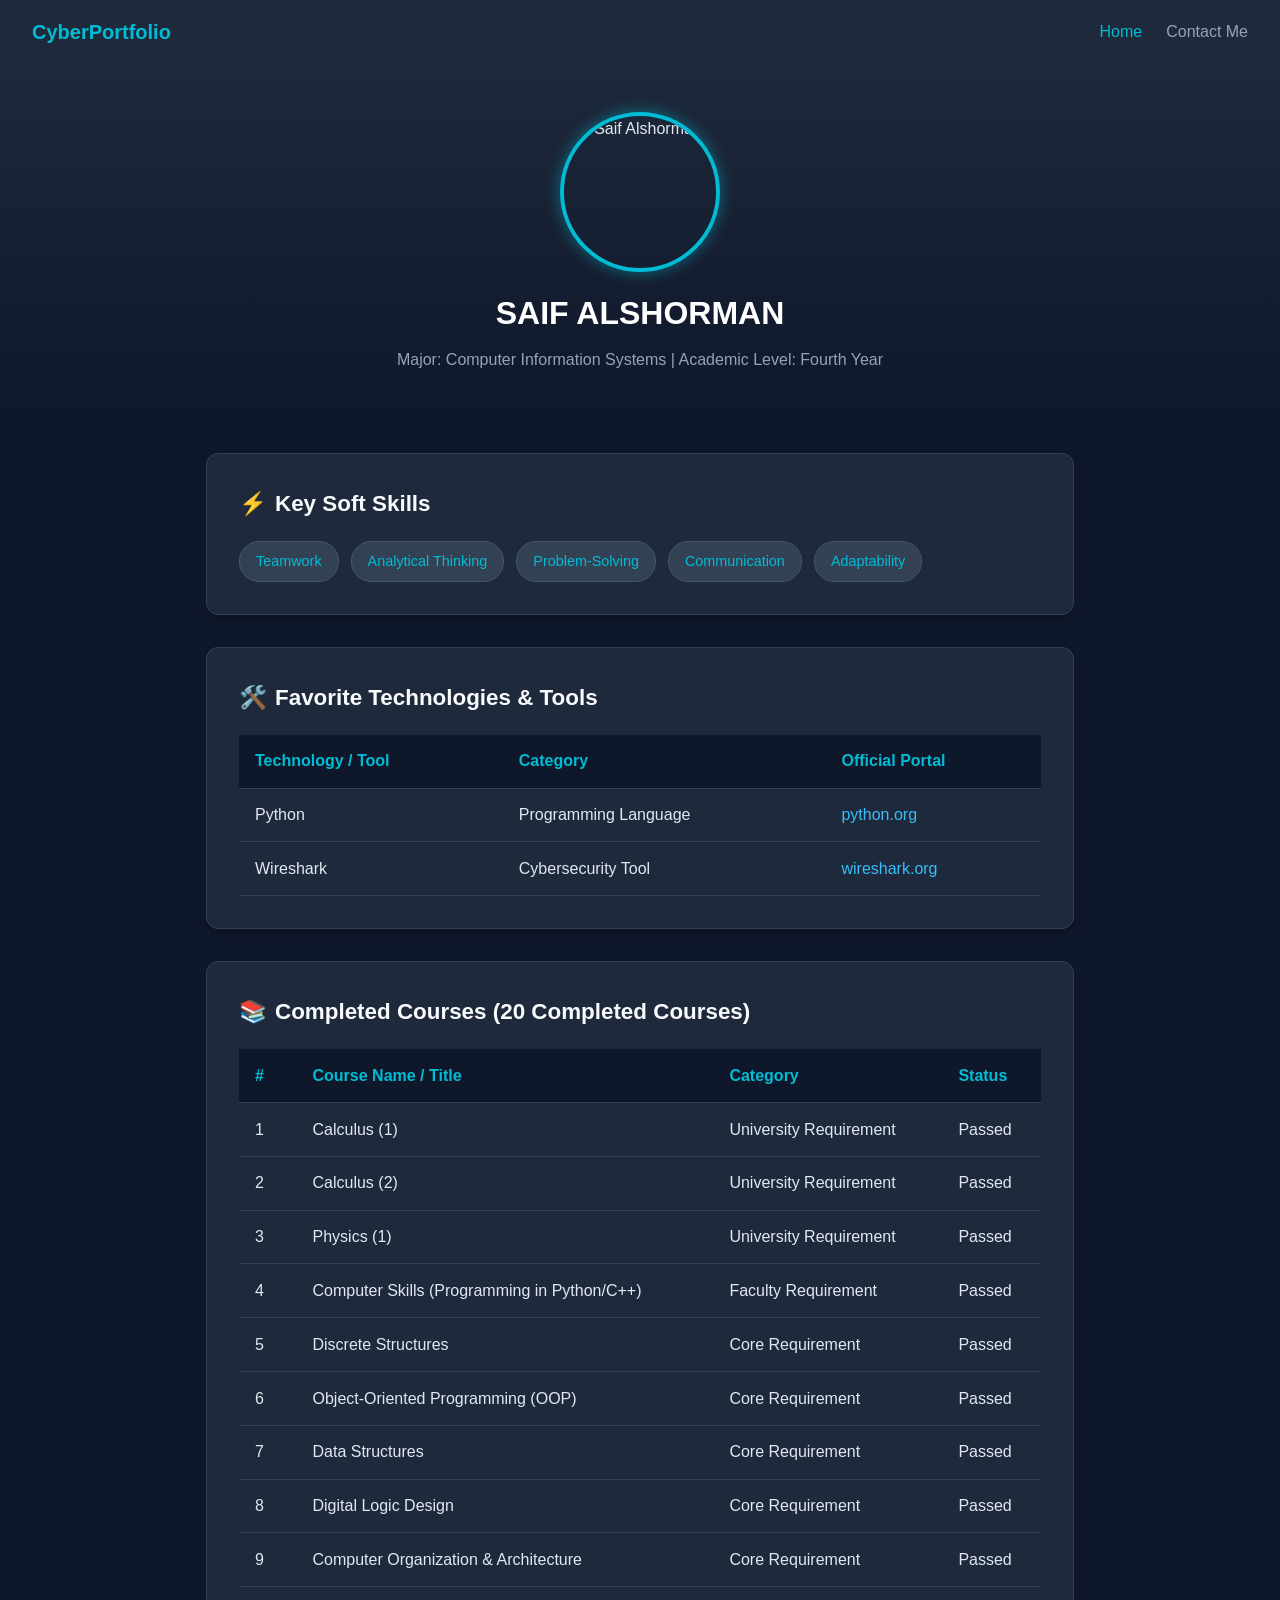
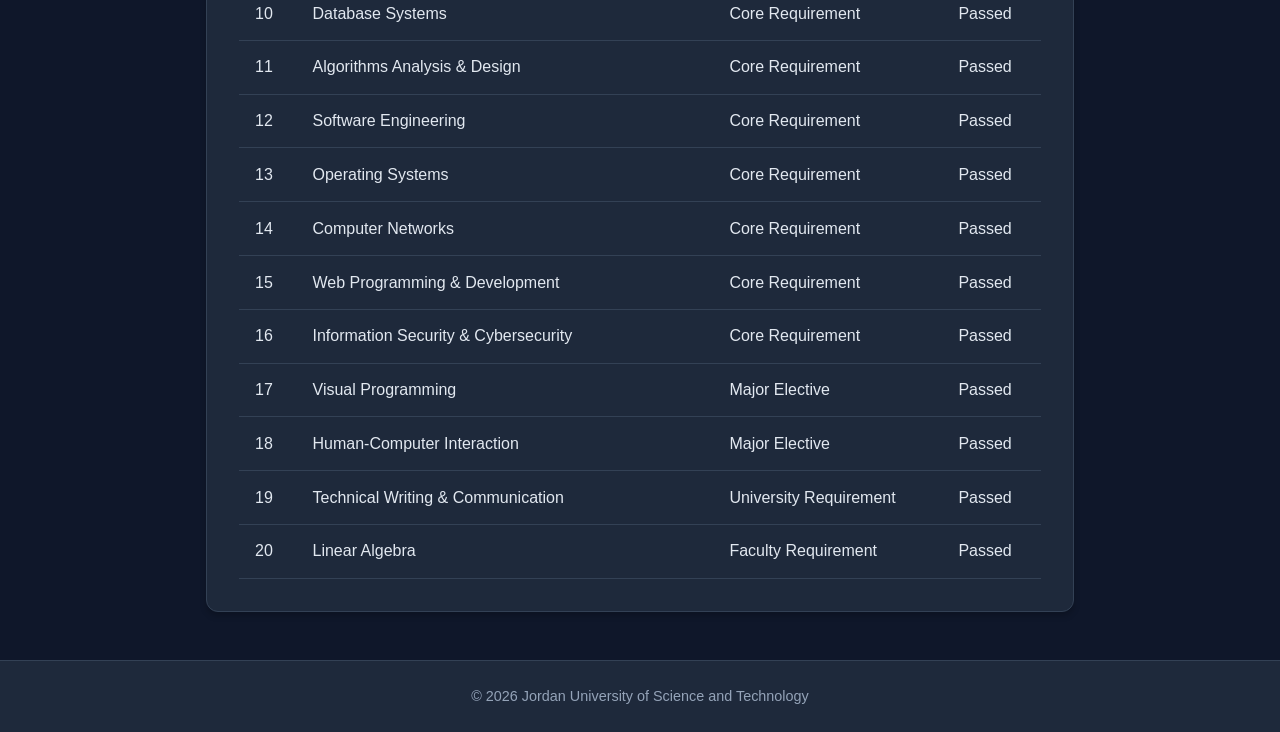
==== index.html @ f981e60c "Add files via upload" ====
<!DOCTYPE html>
<html lang="en">
<head>
    <meta charset="UTF-8">
    <meta name="viewport" content="width=device-width, initial-scale=1.0">
    <title>SID: 158376 - SAIF ALSHORMAN</title>
    <link rel="stylesheet" href="style.css">
</head>
<body>

    <!-- شريط التنقل الاحترافي -->
    <nav class="navbar">
        <div class="nav-brand">CyberPortfolio</div>
        <ul>
            <li><a href="index.html" class="active">Home</a></li>
            <li><a href="contact.html">Contact Me</a></li>
        </ul>
    </nav>

    <!-- الهيدر الرئيسي مع صورة البروفايل -->
    <header class="header-section">
        <div class="profile-container">
            <!-- صورة البروفايل الدائرية مع تفعيل الضغط للتكبير -->
            <img src="profile.jpg" alt="Saif Alshorman" class="profile-img" onclick="toggleZoom(this)">
            <h1>SAIF ALSHORMAN</h1>
            <p class="subtitle">Major: Computer Information Systems | Academic Level: Fourth Year</p>
        </div>
    </header>

    <!-- المحتوى الرئيسي -->
    <main class="content-container">
        
        <!-- القسم الأول: المهارات -->
        <section class="card">
            <h2><span class="icon">⚡</span> Key Soft Skills</h2>
            <div class="skills-grid">
                <span class="skill-badge">Teamwork</span>
                <span class="skill-badge">Analytical Thinking</span>
                <span class="skill-badge">Problem-Solving</span>
                <span class="skill-badge">Communication</span>
                <span class="skill-badge">Adaptability</span>
            </div>
        </section>

        <!-- القسم الثاني: التقنيات المفضلة والأدوات -->
        <section class="card">
            <h2><span class="icon">🛠️</span> Favorite Technologies & Tools</h2>
            <div class="table-responsive">
                <table class="tech-table">
                    <thead>
                        <tr>
                            <th>Technology / Tool</th>
                            <th>Category</th>
                            <th>Official Portal</th>
                        </tr>
                    </thead>
                    <tbody>
                        <tr>
                            <td>Python</td>
                            <td>Programming Language</td>
                            <td><a href="https://www.python.org" target="_blank">python.org</a></td>
                        </tr>
                        <tr>
                            <td>Wireshark</td>
                            <td>Cybersecurity Tool</td>
                            <td><a href="https://www.wireshark.org" target="_blank">wireshark.org</a></td>
                        </tr>
                    </tbody>
                </table>
            </div>
        </section>

        <!-- القسم الثالث: قائمة المواد الـ 20 المجتازة -->
        <section class="card">
            <h2><span class="icon">📚</span> Completed Courses (20 Completed Courses)</h2>
            <div class="table-responsive">
                <table class="tech-table">
                    <thead>
                        <tr>
                            <th>#</th>
                            <th>Course Name / Title</th>
                            <th>Category</th>
                            <th>Status</th>
                        </tr>
                    </thead>
                    <tbody>
                        <tr><td>1</td><td>Calculus (1)</td><td>University Requirement</td><td>Passed</td></tr>
                        <tr><td>2</td><td>Calculus (2)</td><td>University Requirement</td><td>Passed</td></tr>
                        <tr><td>3</td><td>Physics (1)</td><td>University Requirement</td><td>Passed</td></tr>
                        <tr><td>4</td><td>Computer Skills (Programming in Python/C++)</td><td>Faculty Requirement</td><td>Passed</td></tr>
                        <tr><td>5</td><td>Discrete Structures</td><td>Core Requirement</td><td>Passed</td></tr>
                        <tr><td>6</td><td>Object-Oriented Programming (OOP)</td><td>Core Requirement</td><td>Passed</td></tr>
                        <tr><td>7</td><td>Data Structures</td><td>Core Requirement</td><td>Passed</td></tr>
                        <tr><td>8</td><td>Digital Logic Design</td><td>Core Requirement</td><td>Passed</td></tr>
                        <tr><td>9</td><td>Computer Organization & Architecture</td><td>Core Requirement</td><td>Passed</td></tr>
                        <tr><td>10</td><td>Database Systems</td><td>Core Requirement</td><td>Passed</td></tr>
                        <tr><td>11</td><td>Algorithms Analysis & Design</td><td>Core Requirement</td><td>Passed</td></tr>
                        <tr><td>12</td><td>Software Engineering</td><td>Core Requirement</td><td>Passed</td></tr>
                        <tr><td>13</td><td>Operating Systems</td><td>Core Requirement</td><td>Passed</td></tr>
                        <tr><td>14</td><td>Computer Networks</td><td>Core Requirement</td><td>Passed</td></tr>
                        <tr><td>15</td><td>Web Programming & Development</td><td>Core Requirement</td><td>Passed</td></tr>
                        <tr><td>16</td><td>Information Security & Cybersecurity</td><td>Core Requirement</td><td>Passed</td></tr>
                        <tr><td>17</td><td>Visual Programming</td><td>Major Elective</td><td>Passed</td></tr>
                        <tr><td>18</td><td>Human-Computer Interaction</td><td>Major Elective</td><td>Passed</td></tr>
                        <tr><td>19</td><td>Technical Writing & Communication</td><td>University Requirement</td><td>Passed</td></tr>
                        <tr><td>20</td><td>Linear Algebra</td><td>Faculty Requirement</td><td>Passed</td></tr>
                    </tbody>
                </table>
            </div>
        </section>

    </main>

    <!-- دالة JavaScript لتكبير وتصغير الصورة عند النقر -->
    <script>
        function toggleZoom(img) {
            img.classList.toggle('zoomed');
        }
    </script>

    <!-- تذييل الصفحة -->
    <footer>
        <p>&copy; 2026 Jordan University of Science and Technology</p>
    </footer>

</body>
</html>
---- style.css ----
/* --- إعدادات وتنسيقات عامة للموقع --- */
* {
    margin: 0;
    padding: 0;
    box-sizing: border-box;
    font-family: 'Segoe UI', Tahoma, Geneva, Verdana, sans-serif;
}

body {
    background-color: #0f172a;
    color: #e2e8f0;
    line-height: 1.6;
}

/* --- شريط التنقل (Navbar) --- */
.navbar {
    background-color: #1e293b;
    display: flex;
    justify-content: space-between;
    align-items: center;
    padding: 1rem 2rem;
    box-shadow: 0 4px 6px rgba(0, 0, 0, 0.1);
}

.nav-brand {
    font-size: 1.25rem;
    font-weight: bold;
    color: #00bcd4;
}

.navbar ul {
    list-style: none;
    display: flex;
    gap: 1.5rem;
}

.navbar ul li a {
    text-decoration: none;
    color: #94a3b8;
    font-weight: 500;
    transition: color 0.3s;
}

.navbar ul li a:hover,
.navbar ul li a.active {
    color: #00bcd4;
}

/* --- الهيدر وصورة البروفايل --- */
.header-section {
    text-align: center;
    padding: 3rem 1rem;
    background: linear-gradient(to bottom, #1e293b, #0f172a);
}

.profile-container {
    max-width: 600px;
    margin: 0 auto;
}

/* --- تنسيق صورة البروفايل الدائرية تماماً --- */
.profile-img {
    width: 160px;
    height: 160px;
    border-radius: 50%; /* يحافظ على شكل الدائرة تماماً */
    border: 4px solid #00bcd4;
    box-shadow: 0 0 15px rgba(0, 188, 212, 0.5);
    
    /* لملء الدائرة تماماً وإزالة الفراغات الجانبية */
    object-fit: cover;    
    object-position: center top; /* التركيز على الوجه وسط الصورة */
    
    cursor: pointer; /* تغيير شكل المؤشر ليدل على إمكانية الضغط */
    transition: transform 0.4s ease-in-out, box-shadow 0.4s ease-in-out;
    display: block;
    margin-left: auto;
    margin-right: auto;
    margin-bottom: 1rem;
}

/* تأثير عند تمرير الفأرة */
.profile-img:hover {
    transform: scale(1.05);
    box-shadow: 0 0 25px rgba(0, 188, 212, 0.9);
}

/* حالة التكبير عند الضغط عليها داخل الصفحة */
.profile-img.zoomed {
    transform: scale(2.2);
    border-radius: 50%; /* تبقى دائرية حتى عند التكبير */
    z-index: 999;
    position: relative;
    box-shadow: 0 0 40px rgba(0, 188, 212, 1);
}

.header-section h1 {
    font-size: 2rem;
    color: #ffffff;
    margin-bottom: 0.5rem;
}

.subtitle {
    color: #94a3b8;
    font-size: 1rem;
}

/* --- الحاويات والبطاقات (Cards) --- */
.content-container {
    max-width: 900px;
    margin: 2rem auto;
    padding: 0 1rem;
    display: flex;
    flex-direction: column;
    gap: 2rem;
}

.card {
    background-color: #1e293b;
    border-radius: 12px;
    padding: 2rem;
    box-shadow: 0 4px 6px rgba(0, 0, 0, 0.2);
    border: 1px solid #334155;
}

.card h2 {
    font-size: 1.4rem;
    margin-bottom: 1.2rem;
    color: #f8fafc;
    display: flex;
    align-items: center;
    gap: 0.5rem;
}

/* --- قسم المهارات (Skills Grid) --- */
.skills-grid {
    display: flex;
    flex-wrap: wrap;
    gap: 0.75rem;
}

.skill-badge {
    background-color: #334155;
    color: #00bcd4;
    padding: 0.5rem 1rem;
    border-radius: 20px;
    font-size: 0.9rem;
    font-weight: 500;
    border: 1px solid #475569;
}

/* --- تنسيق الجدول (Tables) --- */
.table-responsive {
    overflow-x: auto;
}

.tech-table {
    width: 100%;
    border-collapse: collapse;
    text-align: left;
}

.tech-table th,
.tech-table td {
    padding: 0.85rem 1rem;
    border-bottom: 1px solid #334155;
}

.tech-table th {
    background-color: #0f172a;
    color: #00bcd4;
    font-weight: 600;
}

.tech-table td a {
    color: #38bdf8;
    text-decoration: none;
}

.tech-table td a:hover {
    text-decoration: underline;
}

/* --- تنسيق نموذج التواصل (Contact Form) --- */
.form-card {
    max-width: 600px;
    margin: 0 auto;
    width: 100%;
}

.form-desc {
    color: #94a3b8;
    margin-bottom: 1.5rem;
    font-size: 0.95rem;
}

.form-group {
    margin-bottom: 1.25rem;
}

.form-group label {
    display: block;
    margin-bottom: 0.5rem;
    color: #cbd5e1;
    font-weight: 500;
}

.form-group input,
.form-group textarea {
    width: 100%;
    padding: 0.75rem;
    background-color: #0f172a;
    border: 1px solid #475569;
    border-radius: 8px;
    color: #ffffff;
    font-size: 1rem;
    outline: none;
    transition: border-color 0.3s;
}

.form-group input:focus,
.form-group textarea:focus {
    border-color: #00bcd4;
}

.submit-btn {
    background-color: #00bcd4;
    color: #0f172a;
    border: none;
    padding: 0.75rem 1.5rem;
    font-size: 1rem;
    font-weight: bold;
    border-radius: 8px;
    cursor: pointer;
    transition: background-color 0.3s;
    width: 100%;
}

.submit-btn:hover {
    background-color: #0284c7;
    color: #ffffff;
}

/* --- تذييل الصفحة (Footer) --- */
footer {
    text-align: center;
    padding: 1.5rem;
    background-color: #1e293b;
    color: #94a3b8;
    font-size: 0.9rem;
    border-top: 1px solid #334155;
    margin-top: 3rem;
}
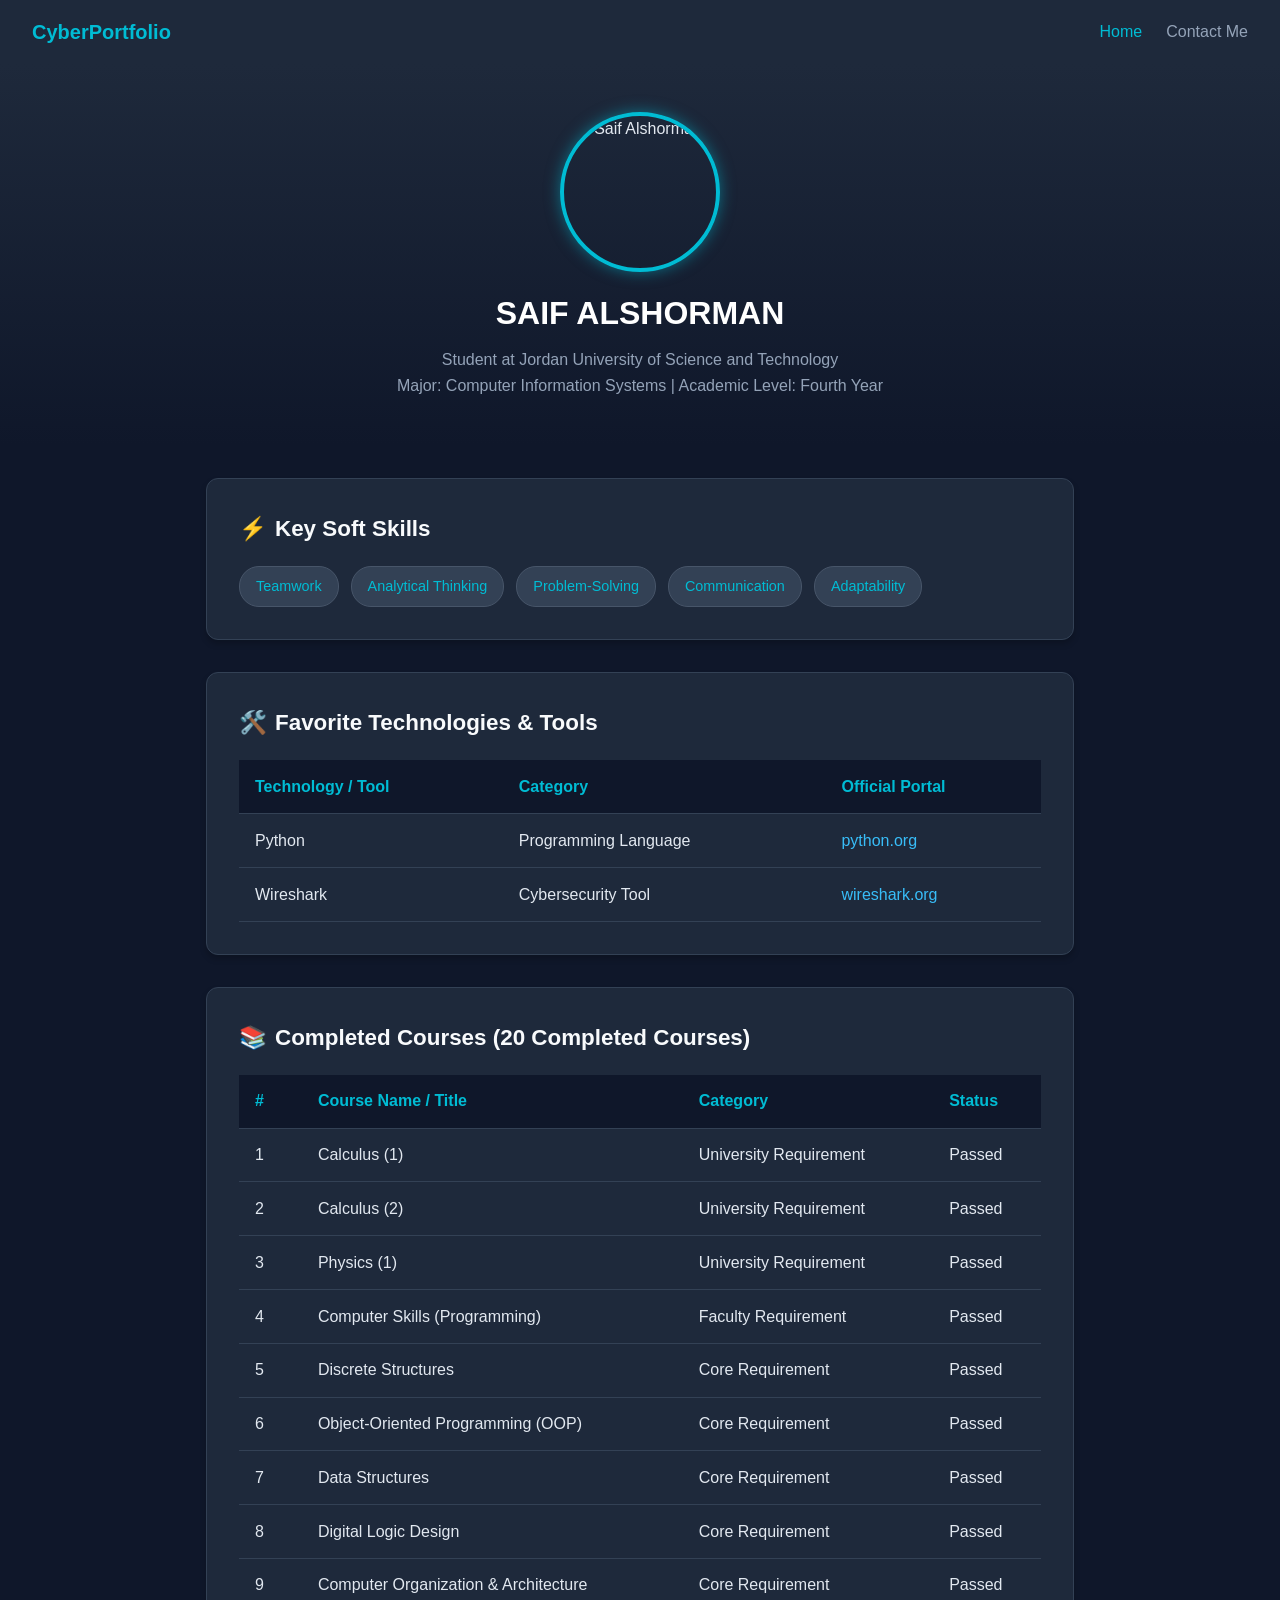
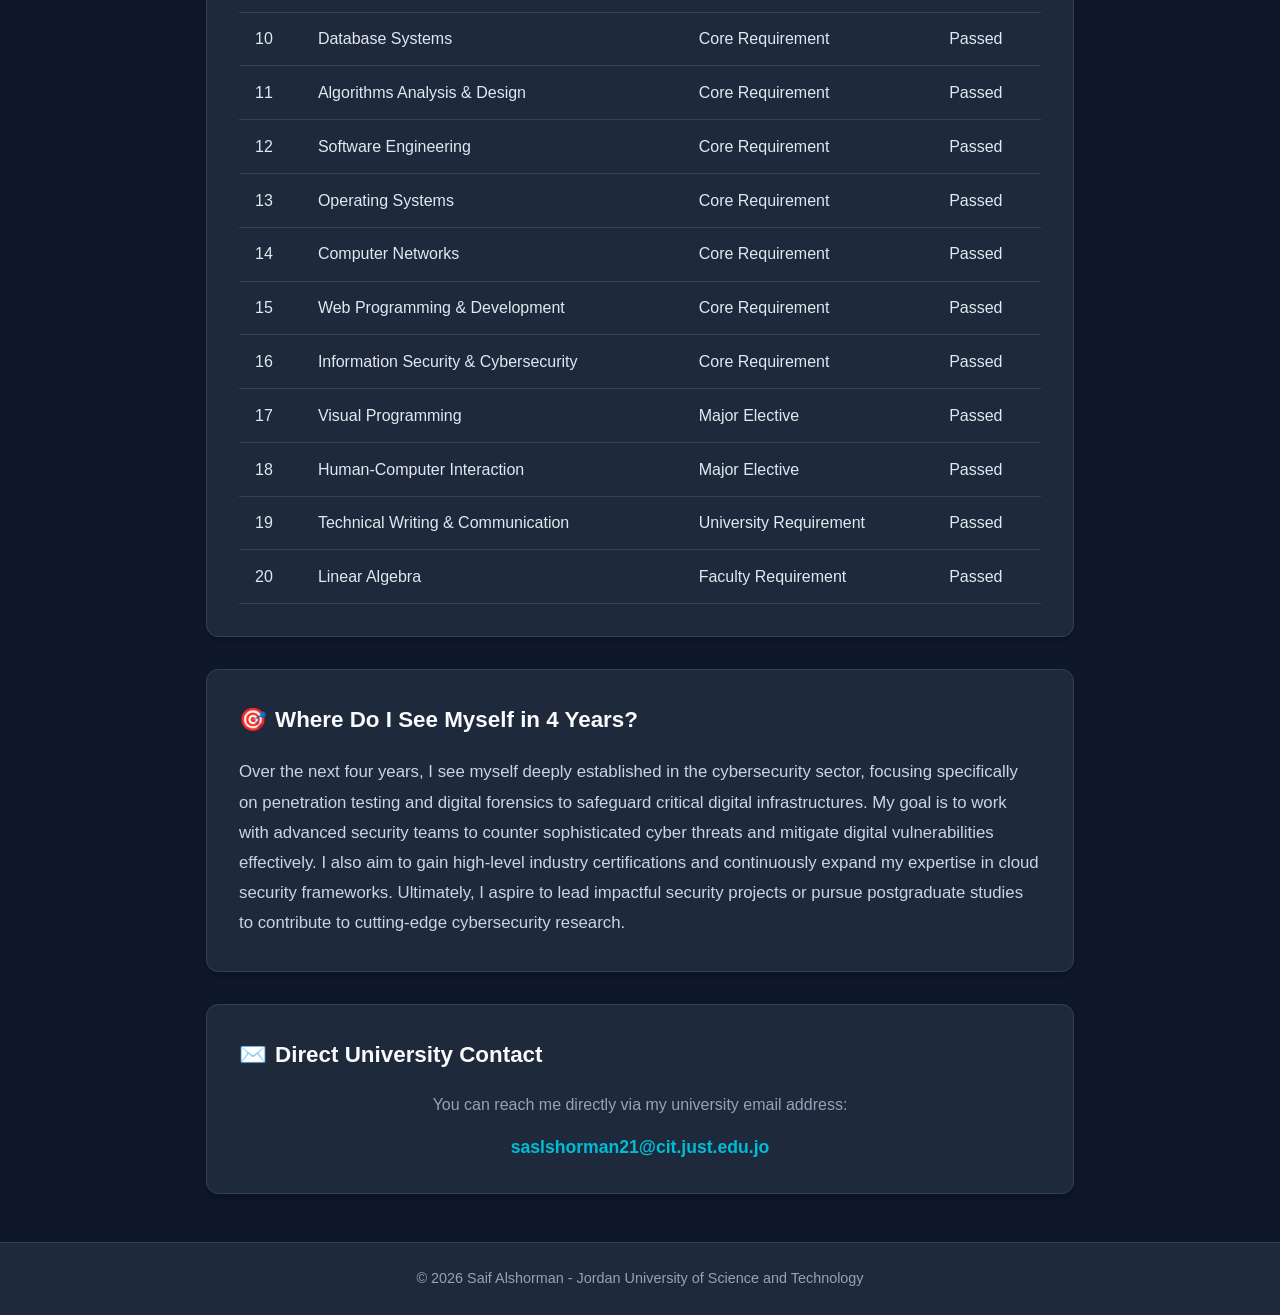
==== commit 98b5bfa8: "Add files via upload" ====
--- a/index.html
+++ b/index.html
@@ -8,7 +8,7 @@
 </head>
 <body>
 
-    <!-- شريط التنقل الاحترافي -->
+    <!-- شريط التنقل (Navigation) -->
     <nav class="navbar">
         <div class="nav-brand">CyberPortfolio</div>
         <ul>
@@ -20,17 +20,17 @@
     <!-- الهيدر الرئيسي مع صورة البروفايل -->
     <header class="header-section">
         <div class="profile-container">
-            <!-- صورة البروفايل الدائرية مع تفعيل الضغط للتكبير -->
+            <!-- صورة البروفايل الدائرية مع تكبير بالضغط -->
             <img src="profile.jpg" alt="Saif Alshorman" class="profile-img" onclick="toggleZoom(this)">
             <h1>SAIF ALSHORMAN</h1>
-            <p class="subtitle">Major: Computer Information Systems | Academic Level: Fourth Year</p>
+            <p class="subtitle">Student at Jordan University of Science and Technology<br>Major: Computer Information Systems | Academic Level: Fourth Year</p>
         </div>
     </header>
 
-    <!-- المحتوى الرئيسي -->
+    <!-- المحتوى الرئيسي للموقع -->
     <main class="content-container">
         
-        <!-- القسم الأول: المهارات -->
+        <!-- 1. المهارات الشخصية المطلوبة -->
         <section class="card">
             <h2><span class="icon">⚡</span> Key Soft Skills</h2>
             <div class="skills-grid">
@@ -42,7 +42,7 @@
             </div>
         </section>
 
-        <!-- القسم الثاني: التقنيات المفضلة والأدوات -->
+        <!-- 2. جدول التقنيات والأدوات مع روابط خارجية -->
         <section class="card">
             <h2><span class="icon">🛠️</span> Favorite Technologies & Tools</h2>
             <div class="table-responsive">
@@ -70,7 +70,7 @@
             </div>
         </section>
 
-        <!-- القسم الثالث: قائمة المواد الـ 20 المجتازة -->
+        <!-- 3. جدول المواد الـ 20 المجتازة بالكامل -->
         <section class="card">
             <h2><span class="icon">📚</span> Completed Courses (20 Completed Courses)</h2>
             <div class="table-responsive">
@@ -87,7 +87,7 @@
                         <tr><td>1</td><td>Calculus (1)</td><td>University Requirement</td><td>Passed</td></tr>
                         <tr><td>2</td><td>Calculus (2)</td><td>University Requirement</td><td>Passed</td></tr>
                         <tr><td>3</td><td>Physics (1)</td><td>University Requirement</td><td>Passed</td></tr>
-                        <tr><td>4</td><td>Computer Skills (Programming in Python/C++)</td><td>Faculty Requirement</td><td>Passed</td></tr>
+                        <tr><td>4</td><td>Computer Skills (Programming)</td><td>Faculty Requirement</td><td>Passed</td></tr>
                         <tr><td>5</td><td>Discrete Structures</td><td>Core Requirement</td><td>Passed</td></tr>
                         <tr><td>6</td><td>Object-Oriented Programming (OOP)</td><td>Core Requirement</td><td>Passed</td></tr>
                         <tr><td>7</td><td>Data Structures</td><td>Core Requirement</td><td>Passed</td></tr>
@@ -109,6 +109,23 @@
             </div>
         </section>
 
+        <!-- 4. القسم الإضافي المطلوب (Where Do I See Myself in 4 Years?) -->
+        <section class="card">
+            <h2><span class="icon">🎯</span> Where Do I See Myself in 4 Years?</h2>
+            <p style="color: #cbd5e1; line-height: 1.8; font-size: 1.05rem;">
+                Over the next four years, I see myself deeply established in the cybersecurity sector, focusing specifically on penetration testing and digital forensics to safeguard critical digital infrastructures. My goal is to work with advanced security teams to counter sophisticated cyber threats and mitigate digital vulnerabilities effectively. I also aim to gain high-level industry certifications and continuously expand my expertise in cloud security frameworks. Ultimately, I aspire to lead impactful security projects or pursue postgraduate studies to contribute to cutting-edge cybersecurity research.
+            </p>
+        </section>
+
+        <!-- 5. تواصل سريع عبر البريد الجامعي (Mailto link) -->
+        <section class="card" style="text-align: center;">
+            <h2><span class="icon">✉️</span> Direct University Contact</h2>
+            <p style="color: #94a3b8; margin-bottom: 1rem;">You can reach me directly via my university email address:</p>
+            <a href="mailto:saslshorman21@cit.just.edu.jo" style="color: #00bcd4; font-size: 1.1rem; font-weight: bold; text-decoration: none;">
+                saslshorman21@cit.just.edu.jo
+            </a>
+        </section>
+
     </main>
 
     <!-- دالة JavaScript لتكبير وتصغير الصورة عند النقر -->
@@ -118,9 +135,9 @@
         }
     </script>
 
-    <!-- تذييل الصفحة -->
+    <!-- تذييل الصفحة مع اسمك واسم الجامعة -->
     <footer>
-        <p>&copy; 2026 Jordan University of Science and Technology</p>
+        <p>&copy; 2026 Saif Alshorman - Jordan University of Science and Technology</p>
     </footer>
 
 </body>
